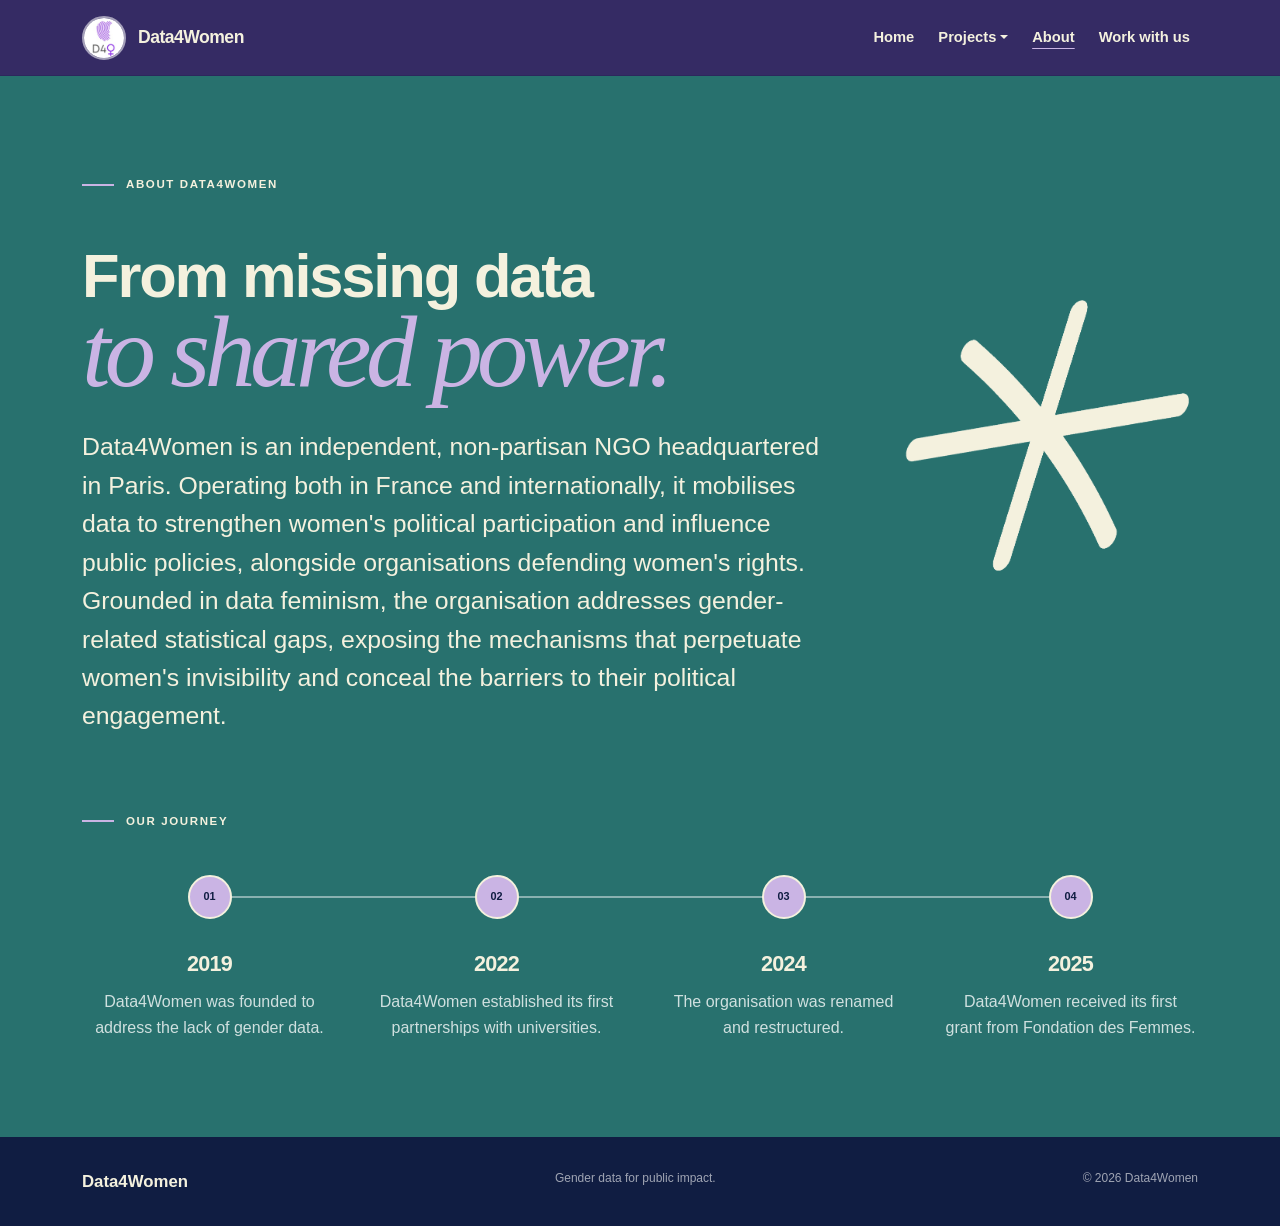
==== about.html @ 5db22052 "website first version" ====
<!doctype html>
<html lang="en">
  <head>
    <meta charset="utf-8">
    <meta name="viewport" content="width=device-width, initial-scale=1">
    <meta name="description" content="About Data4Women — working at the intersection of gender, data and public decision-making.">
    <meta name="theme-color" content="#28716e">
    <title>About — Data4Women</title>
    <link rel="icon" href="assets/data4women_logo.jpeg" type="image/jpeg">
    <link href="https://cdn.jsdelivr.net/npm/bootstrap@5.3.8/dist/css/bootstrap.min.css" rel="stylesheet" integrity="sha384-sRIl4kxILFvY47J16cr9ZwB07vP4J8+LH7qKQnuqkuIAvNWLzeN8tE5YBujZqJLB" crossorigin="anonymous">
    <link rel="stylesheet" href="style.css">
  </head>
  <body>
    <a class="skip-link" href="#main-content">Skip to main content</a>
    <nav class="navbar navbar-expand-lg fixed-top" aria-label="Main navigation">
      <div class="container">
        <a class="navbar-brand" href="index.html"><img class="brand-logo" src="assets/data4women_logo.jpeg" alt="" width="44" height="44"><span>Data4Women</span></a>
        <button class="navbar-toggler" type="button" data-bs-toggle="collapse" data-bs-target="#mainNav" aria-controls="mainNav" aria-expanded="false" aria-label="Open navigation"><span class="navbar-toggler-icon"></span></button>
        <div class="collapse navbar-collapse" id="mainNav">
          <ul class="navbar-nav ms-auto align-items-lg-center gap-lg-2">
            <li class="nav-item"><a class="nav-link" href="index.html">Home</a></li>
            <li class="nav-item dropdown"><a class="nav-link dropdown-toggle" href="#" role="button" data-bs-toggle="dropdown" aria-expanded="false">Projects</a><ul class="dropdown-menu"><li><a class="dropdown-item" href="projects/ants-or-cicadas.html">Ants or Cicadas?</a></li><li><a class="dropdown-item" href="projects/municipales-2026.html">Municipales 2026</a></li></ul></li>
            <li class="nav-item"><a class="nav-link active" aria-current="page" href="about.html">About</a></li>
            <li class="nav-item"><a class="nav-link" href="https://www.linkedin.com/company/data4women" target="_blank" rel="noopener noreferrer">Work with us</a></li>
          </ul>
        </div>
      </div>
    </nav>
    <main id="main-content">
      <header class="inner-hero about-hero">
        <div class="container">
          <div class="about-intro">
            <div class="about-copy">
              <p class="eyebrow"><span></span> About Data4Women</p>
              <h1><span class="about-title-prefix">From missing data</span><br><em>to shared power.</em></h1>
              <p class="lead">Data4Women is an independent, non-partisan NGO headquartered in Paris. Operating both in France and internationally, it mobilises data to strengthen women's political participation and influence public policies, alongside organisations defending women's rights. Grounded in data feminism, the organisation addresses gender-related statistical gaps, exposing the mechanisms that perpetuate women's invisibility and conceal the barriers to their political engagement.</p>
            </div>
            <div class="about-sign" aria-hidden="true">
              <img src="assets/sign-transparent.png" alt="">
            </div>
          </div>
          <section class="timeline-block" aria-labelledby="timeline-title">
            <h2 class="eyebrow timeline-heading" id="timeline-title"><span></span> Our journey</h2>
            <ol class="timeline">
              <li><div class="timeline-marker">01</div><div class="timeline-content"><h3>2019</h3><p>Data4Women was founded to address the lack of gender data.</p></div></li>
              <li><div class="timeline-marker">02</div><div class="timeline-content"><h3>2022</h3><p>Data4Women established its first partnerships with universities.</p></div></li>
              <li><div class="timeline-marker">03</div><div class="timeline-content"><h3>2024</h3><p>The organisation was renamed and restructured.</p></div></li>
              <li><div class="timeline-marker">04</div><div class="timeline-content"><h3>2025</h3><p>Data4Women received its first grant from Fondation des Femmes.</p></div></li>
            </ol>
          </section>
        </div>
      </header>
    </main>
    <footer><div class="container"><div class="d-flex flex-column flex-md-row justify-content-between gap-3"><a class="footer-brand" href="index.html">Data4Women</a><p class="mb-0">Gender data for public impact.</p><p class="mb-0">© 2026 Data4Women</p></div></div></footer>
    <script src="https://cdn.jsdelivr.net/npm/bootstrap@5.3.8/dist/js/bootstrap.bundle.min.js" integrity="sha384-FKyoEForCGlyvwx9Hj09JcYn3nv7wiPVlz7YYwJrWVcXK/BmnVDxM+D2scQbITxI" crossorigin="anonymous"></script>
  </body>
</html>
---- style.css ----
:root {
  --ink: #101d42;
  --paper: #28716e;
  --white: #f4f1de;
  --violet: #9569ca;
  --violet-dark: #352B64;
  --coral: #cab4e4;
  --lightgreen: #338f8c;
  --lime: #28716e;
  --line: rgba(16, 29, 66, 0.2);
}

html { scroll-behavior: smooth; scroll-padding-top: 78px; }

body {
  margin: 0;
  color: var(--ink);
  background: var(--paper);
  font-family: Inter, "Helvetica Neue", Arial, sans-serif;
  -webkit-font-smoothing: antialiased;
}

.home-page {
  height: 100svh;
  overflow: hidden;
}

.home-page main { height: 100svh; }
.home-page .hero {
  display: flex;
  height: 100svh;
  min-height: 0;
  padding: 6.75rem 0 2rem;
  align-items: center;
}

::selection { color: var(--ink); background: var(--coral); }

.skip-link {
  position: fixed;
  z-index: 1100;
  top: -4rem;
  left: 1rem;
  padding: .75rem 1rem;
  color: var(--white);
  background: var(--ink);
  transition: top .2s ease;
}

.skip-link:focus { top: 1rem; }

.navbar {
  min-height: 76px;
  border-bottom: 1px solid var(--line);
  background: var(--violet-dark);
  backdrop-filter: blur(12px);
}

.navbar-brand {
  display: flex;
  align-items: center;
  gap: .75rem;
  color: var(--white);
  font-size: 1.1rem;
  font-weight: 800;
  letter-spacing: -.03em;
}

.brand-logo {
  width: 2.75rem;
  height: 2.75rem;
  border: 2px solid rgba(255,255,255,.55);
  border-radius: 50%;
  object-fit: cover;
}

.navbar-brand:hover, .navbar-brand:focus { color: var(--white); }
.nav-link { color: var(--white); font-size: .92rem; font-weight: 600; }
.nav-link:hover, .nav-link:focus { color: var(--coral); }
.nav-link.active { color: var(--white) !important; text-decoration: underline; text-decoration-color: var(--coral); text-underline-offset: .35rem; }
.navbar-toggler { border-color: rgba(255,255,255,.55); }
.navbar-toggler-icon { filter: brightness(0) invert(1); }
.dropdown-menu { padding: .5rem; border: 1px solid var(--line); border-radius: 0; background: var(--white); box-shadow: 0 12px 30px rgba(73,40,113,.12); }
.dropdown-item { padding: .65rem .8rem; color: var(--ink); font-size: .88rem; font-weight: 650; }
.dropdown-item:hover, .dropdown-item:focus { color: var(--white); background: var(--violet-dark); }

.btn {
  padding: .78rem 1.3rem;
  border-radius: 0;
  font-size: .88rem;
  font-weight: 750;
  letter-spacing: .01em;
}

.btn-sm { padding: .58rem 1rem; }
.btn-lg { padding: 1rem 1.35rem; font-size: .95rem; }
.btn-primary { --bs-btn-color: var(--ink); --bs-btn-bg: var(--violet); --bs-btn-border-color: var(--violet); --bs-btn-hover-color: var(--white); --bs-btn-hover-bg: var(--violet-dark); --bs-btn-hover-border-color: var(--violet-dark); --bs-btn-active-bg: var(--violet-dark); }
.btn-outline-dark { --bs-btn-color: var(--ink); --bs-btn-border-color: var(--ink); --bs-btn-hover-bg: var(--ink); }

.hero {
  position: relative;
  overflow: hidden;
  min-height: 760px;
  padding: 10rem 0 6rem;
}

.home-page .hero {
  color: var(--white);
  background-color: var(--violet-dark);
  background-image: linear-gradient(rgba(16,29,66,.24), rgba(40,113,110,.18)), url("assets/Fond-enhanced.png");
  background-position: center;
  background-size: cover;
}
.home-page .eyebrow { color: var(--white); }
.home-page h1 { max-width: 650px; font-size: clamp(2.2rem, 3.6vw, 2.8rem); line-height: 1.12; }
.home-page h1 em { color: var(--coral); }
.hero-title-line { display: block; width: 100%; text-align: justify; text-align-last: justify; }
.home-page .btn-outline-dark { --bs-btn-color: var(--white); --bs-btn-border-color: var(--white); --bs-btn-hover-color: var(--ink); --bs-btn-hover-bg: var(--coral); --bs-btn-hover-border-color: var(--coral); }

.hero::before {
  position: absolute;
  right: -12rem;
  bottom: -25rem;
  width: 48rem;
  height: 48rem;
  border: 1px solid rgba(149, 105, 202, .3);
  border-radius: 50%;
  content: "";
}

.eyebrow {
  display: flex;
  align-items: center;
  gap: .75rem;
  margin-bottom: 1.5rem;
  color: var(--violet-dark);
  font-size: .72rem;
  font-weight: 800;
  letter-spacing: .14em;
  text-transform: uppercase;
}

.eyebrow span { width: 2rem; height: 2px; background: var(--coral); }
.eyebrow-light { color: var(--white); }

h1, h2, h3 { margin: 0; font-weight: 800; letter-spacing: -.055em; }
h1 { max-width: 850px; font-size: clamp(4rem, 8.3vw, 7.4rem); line-height: .87; }
h1 em { color: var(--violet); font-family: Georgia, "Times New Roman", serif; font-weight: 400; }
h2 { font-size: clamp(2.7rem, 5.5vw, 5rem); line-height: .94; }

.hero-copy { max-width: 650px; margin: 2.2rem 0 0; font-size: clamp(1.15rem, 2vw, 1.42rem); line-height: 1.55; }

.data-card {
  position: relative;
  max-width: 440px;
  min-height: 500px;
  margin-inline: auto;
  padding: 1.3rem;
  color: var(--white);
  background-color: var(--paper);
  background-image: url("assets/card3.png");
  background-position: center;
  background-size: cover;
  box-shadow: 28px 28px 0 var(--coral);
}

.data-card-label, .data-card-footer { display: flex; justify-content: space-between; font-size: .68rem; font-weight: 700; letter-spacing: .1em; text-transform: uppercase; }
.chart-field { position: static; height: 390px; overflow: hidden; }
.chart-message {
  position: absolute;
  z-index: 3;
  top: 50%;
  left: 50%;
  width: 86%;
  max-width: 360px;
  padding: 1.15rem 1rem;
  transform: translate(-50%, -50%);
  color: var(--white);
  background: rgba(16,29,66,.46);
  font-family: Georgia, "Times New Roman", serif;
  font-size: clamp(2rem, 2vw, 4rem);
  line-height: 1.5;
  letter-spacing: .01em;
  word-spacing: .1em;
  text-align: center;
  text-shadow: 0 2px 12px rgba(16,29,66,.85);
}
.chart-message strong { color: var(--coral); font-weight: 400; font-style: italic; }
.chart-message-line { display: block; width: 100%; text-align: right; }
.text-selection {
  padding: 0 .07em .04em;
  color: var(--ink);
  background: var(--coral);
}
.chart-message-accent-start { margin-top: .45rem; }
.orbit { position: absolute; border: 1px solid rgba(255,255,255,.24); border-radius: 50%; }
/*.orbit-one { top: 3rem; right: -5rem; width: 20rem; height: 20rem; }
/*.orbit-one { top: 3rem; right: -5rem; width: 20rem; height: 20rem; }
.orbit-two { right: 1rem; bottom: -7rem; width: 16rem; height: 16rem; }
.data-dot { position: absolute; z-index: 2; width: 14px; height: 14px; border-radius: 50%; background: var(--coral); }
.dot-one { top: 4rem; right: 4rem; }
.dot-two { bottom: 4rem; right: 3rem; background: var(--coral); }
.dot-three { top: 1rem; right: 1.5rem; width: 8px; height: 8px; }
.data-line { position: absolute; height: 1px; transform-origin: left; background: rgba(255,255,255,.35); }
.line-one { top: 4.45rem; left: 2rem; width: 17rem; transform: rotate(10deg); }
.line-two { bottom: 4.4rem; left: 3.4rem; width: 19rem; transform: rotate(-33deg); }*/

.statement { padding: 6rem 0; color: var(--white); background: var(--violet); }
.statement p { margin: 0; font-family: Georgia, "Times New Roman", serif; font-size: clamp(2.2rem, 4.8vw, 4.5rem); line-height: 1.08; }
.section-space { padding: 8rem 0; }
.section-heading { padding-bottom: 3rem; border-bottom: 1px solid var(--line); }
.section-intro { max-width: 390px; margin: 0; font-size: 1.1rem; line-height: 1.6; }

.project-feature { overflow: hidden; background: var(--white); box-shadow: 0 22px 70px rgba(73, 40, 113, .14); }
.project-visual { position: relative; overflow: hidden; min-height: 530px; background: var(--lime); }
.project-visual::before, .project-visual::after { position: absolute; border: 1px solid rgba(16,29,66,.32); border-radius: 50%; content: ""; }
.project-visual::before { top: -14rem; left: -6rem; width: 36rem; height: 36rem; }
.project-visual::after { right: -10rem; bottom: -13rem; width: 32rem; height: 32rem; }
.project-question { position: absolute; z-index: 2; top: 50%; left: 50%; width: 80%; transform: translate(-50%, -50%); text-align: center; font-family: Georgia, "Times New Roman", serif; font-size: clamp(2.2rem, 4vw, 4rem); font-style: italic; line-height: 1.04; }
.ant-trail { position: absolute; z-index: 2; top: 14%; left: 10%; display: flex; gap: 1.3rem; transform: rotate(18deg); font-size: 1.6rem; }
.project-axis { position: absolute; z-index: 2; font-size: .65rem; font-weight: 800; letter-spacing: .15em; text-transform: uppercase; }
.axis-y { top: 50%; left: 1.4rem; transform: rotate(-90deg) translateX(-50%); transform-origin: left; }
.axis-x { right: 1.4rem; bottom: 1.2rem; }
.project-copy { display: flex; min-height: 530px; padding: 3rem; flex-direction: column; justify-content: space-between; color: var(--white); background: var(--ink); }
.project-type, .project-number { color: rgba(255,255,255,.65); font-size: .68rem; font-weight: 700; letter-spacing: .1em; text-transform: uppercase; }
.project-copy h3 { margin-bottom: 1.8rem; font-family: Georgia, "Times New Roman", serif; font-size: clamp(3rem, 5vw, 5rem); font-style: italic; font-weight: 400; line-height: .9; }
.project-copy p { max-width: 360px; color: rgba(255,255,255,.75); font-size: 1.03rem; line-height: 1.65; }
.text-link { display: flex; padding-top: 1rem; border-top: 1px solid rgba(255,255,255,.25); justify-content: space-between; color: var(--white); font-weight: 700; text-decoration: none; }
.text-link:hover { color: var(--coral); }

.about-section { color: var(--white); background: var(--violet-dark); }
.about-lead { margin-bottom: 2rem; color: var(--white); font-family: Georgia, "Times New Roman", serif; font-size: clamp(1.8rem, 3vw, 2.8rem); line-height: 1.18; }
.about-section .col-lg-6 > p:not(.about-lead) { max-width: 600px; color: rgba(255,255,255,.7); font-size: 1.08rem; line-height: 1.7; }
.principles { border-top: 1px solid rgba(255,255,255,.2); padding-top: 1.5rem; }
.principles span { display: block; margin-bottom: 1rem; color: var(--coral); font-size: .7rem; }
.principles strong { display: block; max-width: 120px; font-size: .86rem; line-height: 1.35; }

.approach-item { display: grid; padding: 2rem 0; border-top: 1px solid var(--line); grid-template-columns: 4rem 1fr; }
.approach-item:last-child { border-bottom: 1px solid var(--line); }
.approach-item > span { padding-top: .35rem; color: var(--violet); font-size: .72rem; font-weight: 800; }
.approach-item h3 { margin-bottom: .5rem; font-size: 1.65rem; letter-spacing: -.035em; }
.approach-item p { max-width: 560px; margin: 0; color: rgba(16,29,66,.72); line-height: 1.65; }

.contact-section { padding: 7rem 0; color: var(--white); background: var(--violet); }
.contact-section .btn-light { --bs-btn-color: var(--ink); --bs-btn-bg: var(--coral); --bs-btn-border-color: var(--coral); --bs-btn-hover-bg: var(--white); --bs-btn-hover-border-color: var(--white); }
footer { padding: 2rem 0; color: rgba(255,255,255,.6); background: var(--ink); font-size: .75rem; }
.footer-brand { color: var(--white); font-size: 1.05rem; font-weight: 800; text-decoration: none; }

.inner-hero { padding: 11rem 0 6rem; border-bottom: 0; color: var(--white); }
.inner-hero .eyebrow { color: var(--white); }
.inner-hero h1 em { color: var(--coral); }
.inner-hero h1 { max-width: 980px; font-size: clamp(3.8rem, 8vw, 7rem); }
.about-title-prefix { display: inline-block; font-size: .6em; letter-spacing: -.035em; }
.inner-hero .lead { max-width: 760px; margin-top: 2rem; font-size: clamp(1.2rem, 2.2vw, 1.55rem); line-height: 1.55; }
.about-intro { display: grid; grid-template-columns: minmax(0, 2fr) minmax(240px, .8fr); gap: clamp(2rem, 5vw, 5rem); align-items: center; }
.about-copy { max-width: 980px; }
.about-sign { display: flex; justify-content: center; }
.about-sign img { display: block; width: 100%; max-width: 380px; height: auto; }
.page-content { padding: 7rem 0; color: var(--white); }
.page-intro { font-family: Georgia, "Times New Roman", serif; font-size: clamp(1.8rem, 3vw, 3rem); line-height: 1.2; }
.page-card { height: 100%; padding: 2rem; border-top: 3px solid var(--coral); color: var(--ink); background: var(--white); }
.page-card span { display: block; margin-bottom: 2.5rem; color: var(--violet); font-size: .7rem; font-weight: 800; }
.page-card h2 { margin-bottom: 1rem; font-size: 1.65rem; letter-spacing: -.035em; }
.page-card p { margin: 0; color: rgba(16,29,66,.72); line-height: 1.65; }
.timeline-block { margin-top: 4rem; padding-top: 0; border-top: 0; }
.timeline-heading { margin-bottom: 3rem; }
.timeline {
  position: relative;
  display: grid;
  margin: 0;
  padding: 0;
  grid-template-columns: repeat(4, 1fr);
  gap: 2rem;
  list-style: none;
}
.timeline::before {
  position: absolute;
  top: 1.35rem;
  right: 12.5%;
  left: 12.5%;
  height: 2px;
  background: rgba(255,255,255,.45);
  content: "";
}
.timeline li { position: relative; }
.timeline-marker {
  position: relative;
  z-index: 1;
  display: grid;
  width: 2.75rem;
  height: 2.75rem;
  margin: 0 auto 2rem;
  place-items: center;
  border: 2px solid var(--white);
  border-radius: 50%;
  color: var(--ink);
  background: var(--coral);
  font-size: .68rem;
  font-weight: 850;
}
.timeline h3 { margin-bottom: .8rem; font-size: 1.35rem; letter-spacing: -.035em; }
.timeline p { max-width: 250px; margin: 0; color: rgba(255,255,255,.78); line-height: 1.6; }
.timeline-content { text-align: center; }
.timeline-content p { margin-inline: auto; }
.next-page { padding: 4rem 0; color: var(--white); background: var(--violet-dark); }
.next-page a { display: flex; align-items: center; justify-content: space-between; color: var(--white); font-family: Georgia, "Times New Roman", serif; font-size: clamp(2rem, 4vw, 4rem); text-decoration: none; }
.next-page a:hover { color: var(--coral); }

@media (max-width: 991.98px) {
  .navbar-collapse { padding: 1rem 0 1.5rem; }
  .navbar-nav { align-items: stretch !important; }
  .hero { padding-top: 9rem; }
  .data-card { margin-top: 2rem; }
  .section-space { padding: 6rem 0; }
  .home-page .hero { padding: 6.5rem 0 1.5rem; }
  .home-page .hero-visual { display: none; }
  .home-page .hero .col-lg-7 { width: 100%; }
  .about-intro { grid-template-columns: minmax(0, 1fr) minmax(180px, .42fr); gap: 2rem; }
  .about-sign img { max-width: 260px; }
}

@media (max-width: 575.98px) {
  .hero { min-height: auto; padding: 8.5rem 0 5rem; }
  h1 { font-size: clamp(3.2rem, 17vw, 5rem); }
  .data-card { min-height: 420px; box-shadow: 14px 14px 0 var(--coral); }
  .chart-field { height: 315px; }
  .chart-message { font-size: 1rem; }
  .statement { padding: 4.5rem 0; }
  .section-space { padding: 5rem 0; }
  .project-visual, .project-copy { min-height: 440px; }
  .project-copy { padding: 2rem; }
  .approach-item { grid-template-columns: 3rem 1fr; }
  .contact-section { padding: 5rem 0; }
  .home-page .hero { min-height: 0; padding: 6rem 0 1rem; }
  .home-page h1 { max-width: 100%; font-size: clamp(1.45rem, 5.8vw, 1.75rem); line-height: 1.2; }
  .home-page .hero-copy { margin-top: 1.4rem; font-size: 1rem; line-height: 1.45; }
  .home-page .eyebrow { margin-bottom: 1rem !important; }
  .home-page .hero-actions { margin-top: 1.5rem !important; }
  .home-page .hero-actions .btn { padding: .78rem 1rem; }
  .about-intro { grid-template-columns: 1fr; }
  .about-sign { justify-content: flex-start; }
  .about-sign img { width: min(55vw, 220px); }
  .timeline-heading { margin-bottom: 3rem; }
  .timeline { display: block; }
  .timeline::before { top: 1.35rem; bottom: 1.35rem; left: 1.35rem; width: 2px; height: auto; }
  .timeline li { display: grid; min-height: 10rem; grid-template-columns: 4rem 1fr; }
  .timeline-marker { margin: 0; }
  .timeline-content { text-align: left; }
  .timeline-content p { margin-left: 0; }
}

@media (max-height: 700px) and (min-width: 992px) {
  .home-page .hero-copy { margin-top: 1.25rem; font-size: 1.05rem; }
  .home-page .hero-actions { margin-top: 1.5rem !important; }
  .home-page .data-card { min-height: 390px; max-width: 360px; }
  .home-page .chart-field { height: 290px; }
}

@media (prefers-reduced-motion: reduce) {
  html { scroll-behavior: auto; }
  *, *::before, *::after { scroll-behavior: auto !important; transition-duration: .01ms !important; }
}
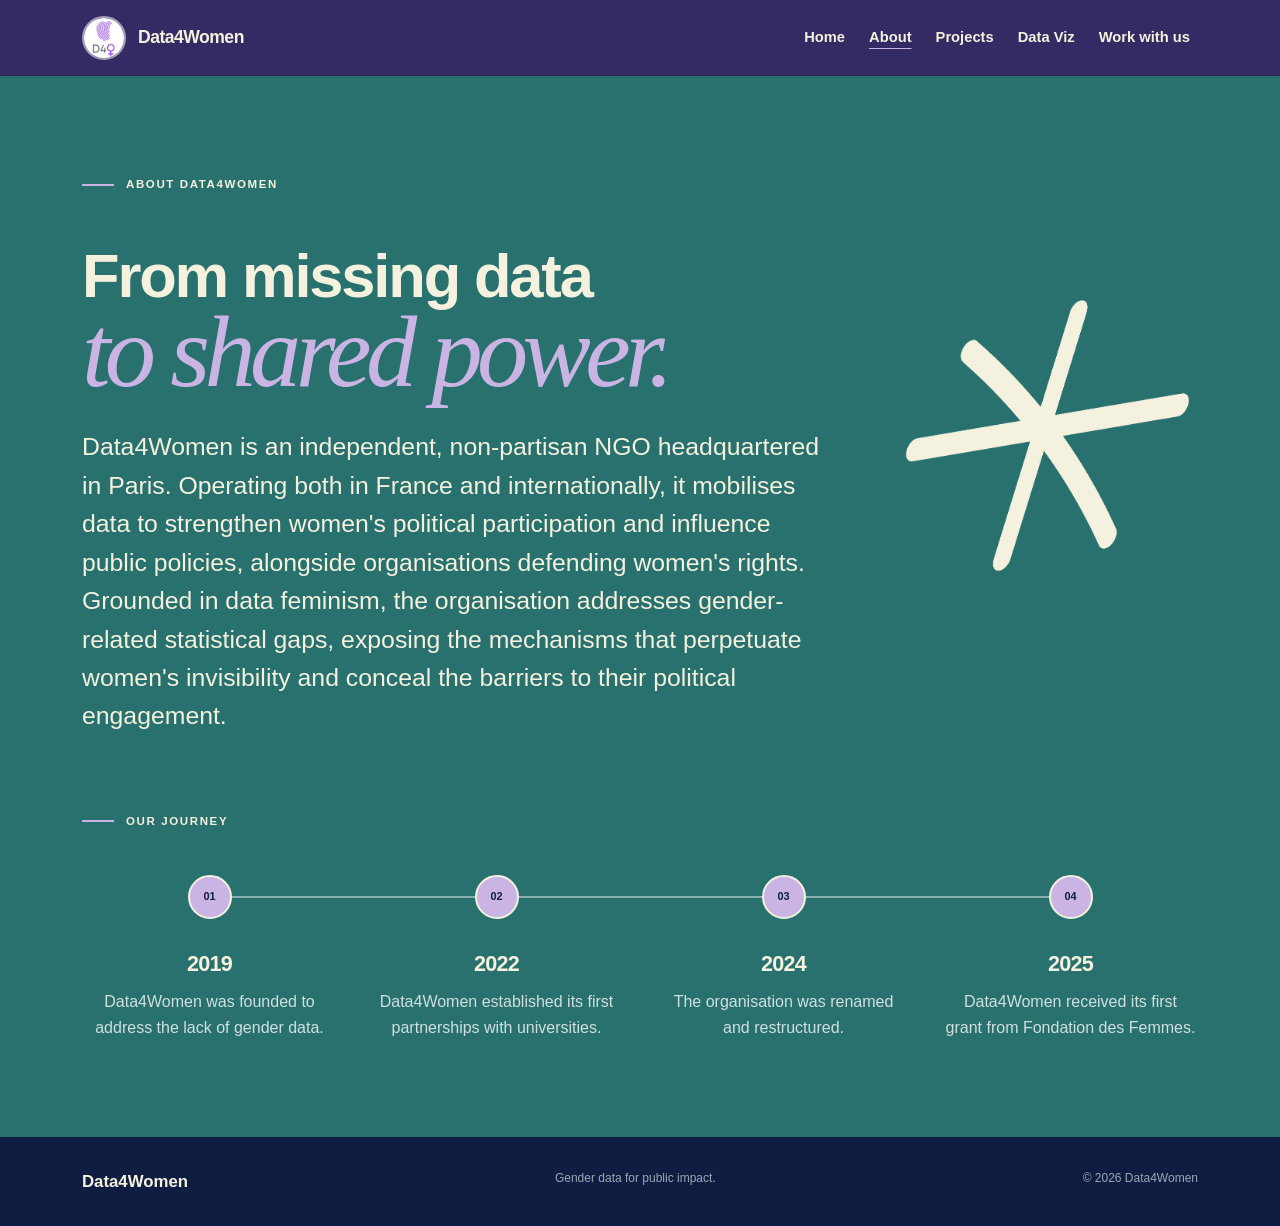
==== commit a457c12b: "Update site" ====
--- a/about.html
+++ b/about.html
@@ -19,8 +19,9 @@
         <div class="collapse navbar-collapse" id="mainNav">
           <ul class="navbar-nav ms-auto align-items-lg-center gap-lg-2">
             <li class="nav-item"><a class="nav-link" href="index.html">Home</a></li>
-            <li class="nav-item dropdown"><a class="nav-link dropdown-toggle" href="#" role="button" data-bs-toggle="dropdown" aria-expanded="false">Projects</a><ul class="dropdown-menu"><li><a class="dropdown-item" href="projects/ants-or-cicadas.html">Ants or Cicadas?</a></li><li><a class="dropdown-item" href="projects/municipales-2026.html">Municipales 2026</a></li></ul></li>
             <li class="nav-item"><a class="nav-link active" aria-current="page" href="about.html">About</a></li>
+            <li class="nav-item"><a class="nav-link" href="projects.html">Projects</a></li>
+            <li class="nav-item"><a class="nav-link" href="data-viz.html">Data Viz</a></li>
             <li class="nav-item"><a class="nav-link" href="https://www.linkedin.com/company/data4women" target="_blank" rel="noopener noreferrer">Work with us</a></li>
           </ul>
         </div>
--- a/style.css
+++ b/style.css
@@ -262,6 +262,32 @@
 .page-card span { display: block; margin-bottom: 2.5rem; color: var(--violet); font-size: .7rem; font-weight: 800; }
 .page-card h2 { margin-bottom: 1rem; font-size: 1.65rem; letter-spacing: -.035em; }
 .page-card p { margin: 0; color: rgba(16,29,66,.72); line-height: 1.65; }
+
+.viz-hero { padding: 8rem 0 2rem; }
+.viz-hero h1 { margin: 0; font-size: clamp(2.75rem, 6vw, 5rem); }
+.viz-gallery { padding-bottom: 4rem; }
+.viz-back, .viz-back:hover { color: var(--white); }
+.viz-back { display: inline-block; margin-bottom: 1rem; }
+.viz-dashboard { width: 100%; height: clamp(36rem, 85vh, 58rem); border: 0; background: #fff; }
+.viz-dashboard:not([hidden]) { display: block; margin-bottom: 1rem; }
+.viz-card {
+  display: flex;
+  height: 100%;
+  flex-direction: column;
+  gap: .85rem;
+  padding: 1rem;
+  background: #fff;
+  color: var(--ink);
+  text-decoration: none;
+}
+.viz-card h2 { margin: 0; font-size: 1.3rem; font-weight: 800; }
+.viz-card p { margin: 0; }
+.viz-preview { display: block; width: 100%; height: auto; aspect-ratio: 14 / 9; object-fit: contain; }
+.viz-illustration { background: #f7f4fb; }
+.viz-card-action { margin-top: auto; color: var(--violet-dark); font-weight: 700; }
+.viz-card:hover .viz-card-action, .viz-card:focus-visible .viz-card-action { text-decoration: underline; }
+.viz-card:focus-visible { outline: 3px solid var(--white); outline-offset: 4px; }
+
 .timeline-block { margin-top: 4rem; padding-top: 0; border-top: 0; }
 .timeline-heading { margin-bottom: 3rem; }
 .timeline {
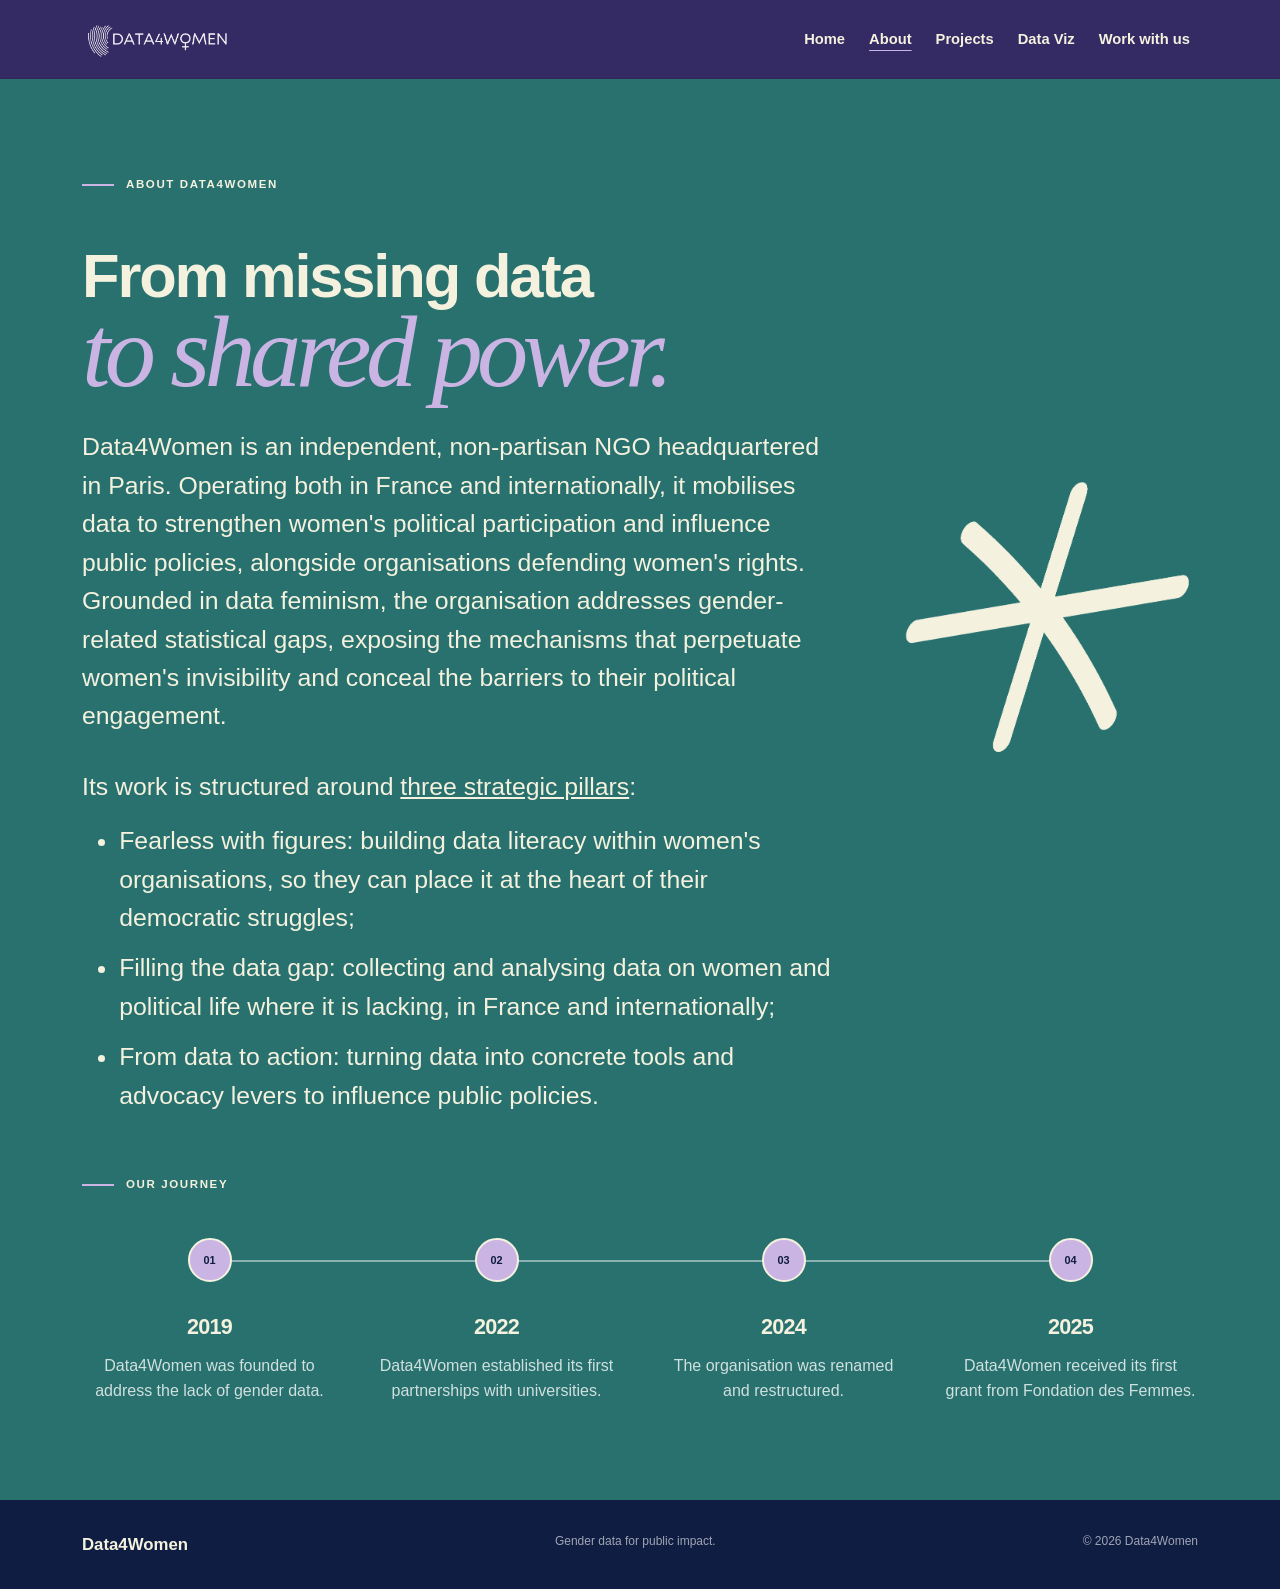
==== commit ab6641e5: "changes in web" ====
--- a/about.html
+++ b/about.html
@@ -4,17 +4,18 @@
     <meta charset="utf-8">
     <meta name="viewport" content="width=device-width, initial-scale=1">
     <meta name="description" content="About Data4Women — working at the intersection of gender, data and public decision-making.">
-    <meta name="theme-color" content="#28716e">
+    <meta name="theme-color">
     <title>About — Data4Women</title>
-    <link rel="icon" href="assets/data4women_logo.jpeg" type="image/jpeg">
+    <link rel="icon" href="assets/data4women_logo.png" type="image/jpeg">
     <link href="https://cdn.jsdelivr.net/npm/bootstrap@5.3.8/dist/css/bootstrap.min.css" rel="stylesheet" integrity="sha384-sRIl4kxILFvY47J16cr9ZwB07vP4J8+LH7qKQnuqkuIAvNWLzeN8tE5YBujZqJLB" crossorigin="anonymous">
     <link rel="stylesheet" href="style.css">
+    <script src="theme-color.js" defer></script>
   </head>
   <body>
     <a class="skip-link" href="#main-content">Skip to main content</a>
     <nav class="navbar navbar-expand-lg fixed-top" aria-label="Main navigation">
       <div class="container">
-        <a class="navbar-brand" href="index.html"><img class="brand-logo" src="assets/data4women_logo.jpeg" alt="" width="44" height="44"><span>Data4Women</span></a>
+        <a class="navbar-brand" href="index.html"><img class="brand-logo" src="assets/data4women_logo.png" alt="Data4Women" width="2172" height="724"></a>
         <button class="navbar-toggler" type="button" data-bs-toggle="collapse" data-bs-target="#mainNav" aria-controls="mainNav" aria-expanded="false" aria-label="Open navigation"><span class="navbar-toggler-icon"></span></button>
         <div class="collapse navbar-collapse" id="mainNav">
           <ul class="navbar-nav ms-auto align-items-lg-center gap-lg-2">
@@ -34,7 +35,20 @@
             <div class="about-copy">
               <p class="eyebrow"><span></span> About Data4Women</p>
               <h1><span class="about-title-prefix">From missing data</span><br><em>to shared power.</em></h1>
-              <p class="lead">Data4Women is an independent, non-partisan NGO headquartered in Paris. Operating both in France and internationally, it mobilises data to strengthen women's political participation and influence public policies, alongside organisations defending women's rights. Grounded in data feminism, the organisation addresses gender-related statistical gaps, exposing the mechanisms that perpetuate women's invisibility and conceal the barriers to their political engagement.</p>
+              <p class="lead">Data4Women is an independent, non-partisan NGO headquartered in Paris.
+                Operating both in France and internationally, it mobilises data to strengthen women's political
+                participation and influence public policies, alongside organisations defending women's rights.
+                Grounded in data feminism, the organisation addresses gender-related statistical gaps,
+                exposing the mechanisms that perpetuate women's invisibility and conceal the barriers to their political engagement.
+              </p>
+              <div class="about-pillars">
+                <p>Its work is structured around <span class="text-decoration-underline">three strategic pillars</span>:</p>
+                <ul>
+                  <li>Fearless with figures: building data literacy within women's organisations, so they can place it at the heart of their democratic struggles;</li>
+                  <li>Filling the data gap: collecting and analysing data on women and political life where it is lacking, in France and internationally;</li>
+                  <li>From data to action: turning data into concrete tools and advocacy levers to influence public policies.</li>
+                </ul>
+              </div>
             </div>
             <div class="about-sign" aria-hidden="true">
               <img src="assets/sign-transparent.png" alt="">
--- a/style.css
+++ b/style.css
@@ -1,14 +1,4 @@
-:root {
-  --ink: #101d42;
-  --paper: #28716e;
-  --white: #f4f1de;
-  --violet: #9569ca;
-  --violet-dark: #352B64;
-  --coral: #cab4e4;
-  --lightgreen: #338f8c;
-  --lime: #28716e;
-  --line: rgba(16, 29, 66, 0.2);
-}
+@import url("palette.css");
 
 html { scroll-behavior: smooth; scroll-padding-top: 78px; }
 
@@ -67,20 +57,20 @@
 }
 
 .brand-logo {
-  width: 2.75rem;
-  height: 2.75rem;
-  border: 2px solid rgba(255,255,255,.55);
-  border-radius: 50%;
-  object-fit: cover;
+  display: block;
+  width: auto;
+  height: 3.25rem;
+  max-width: 60vw;
+  object-fit: contain;
 }
 
 .navbar-brand:hover, .navbar-brand:focus { color: var(--white); }
 .nav-link { color: var(--white); font-size: .92rem; font-weight: 600; }
 .nav-link:hover, .nav-link:focus { color: var(--coral); }
 .nav-link.active { color: var(--white) !important; text-decoration: underline; text-decoration-color: var(--coral); text-underline-offset: .35rem; }
-.navbar-toggler { border-color: rgba(255,255,255,.55); }
+.navbar-toggler { border-color: var(--pure-white-55); }
 .navbar-toggler-icon { filter: brightness(0) invert(1); }
-.dropdown-menu { padding: .5rem; border: 1px solid var(--line); border-radius: 0; background: var(--white); box-shadow: 0 12px 30px rgba(73,40,113,.12); }
+.dropdown-menu { padding: .5rem; border: 1px solid var(--line); border-radius: 0; background: var(--white); box-shadow: 0 12px 30px var(--shadow-violet-12); }
 .dropdown-item { padding: .65rem .8rem; color: var(--ink); font-size: .88rem; font-weight: 650; }
 .dropdown-item:hover, .dropdown-item:focus { color: var(--white); background: var(--violet-dark); }
 
@@ -107,7 +97,7 @@
 .home-page .hero {
   color: var(--white);
   background-color: var(--violet-dark);
-  background-image: linear-gradient(rgba(16,29,66,.24), rgba(40,113,110,.18)), url("assets/Fond-enhanced.png");
+  background-image: linear-gradient(var(--ink-24), var(--paper-18)), url("assets/Fond-enhanced.png");
   background-position: center;
   background-size: cover;
 }
@@ -123,7 +113,7 @@
   bottom: -25rem;
   width: 48rem;
   height: 48rem;
-  border: 1px solid rgba(149, 105, 202, .3);
+  border: 1px solid var(--violet-30);
   border-radius: 50%;
   content: "";
 }
@@ -176,14 +166,14 @@
   padding: 1.15rem 1rem;
   transform: translate(-50%, -50%);
   color: var(--white);
-  background: rgba(16,29,66,.46);
+  background: var(--ink-46);
   font-family: Georgia, "Times New Roman", serif;
   font-size: clamp(2rem, 2vw, 4rem);
   line-height: 1.5;
   letter-spacing: .01em;
   word-spacing: .1em;
   text-align: center;
-  text-shadow: 0 2px 12px rgba(16,29,66,.85);
+  text-shadow: 0 2px 12px var(--ink-85);
 }
 .chart-message strong { color: var(--coral); font-weight: 400; font-style: italic; }
 .chart-message-line { display: block; width: 100%; text-align: right; }
@@ -193,7 +183,7 @@
   background: var(--coral);
 }
 .chart-message-accent-start { margin-top: .45rem; }
-.orbit { position: absolute; border: 1px solid rgba(255,255,255,.24); border-radius: 50%; }
+.orbit { position: absolute; border: 1px solid var(--pure-white-24); border-radius: 50%; }
 /*.orbit-one { top: 3rem; right: -5rem; width: 20rem; height: 20rem; }
 /*.orbit-one { top: 3rem; right: -5rem; width: 20rem; height: 20rem; }
 .orbit-two { right: 1rem; bottom: -7rem; width: 16rem; height: 16rem; }
@@ -201,7 +191,7 @@
 .dot-one { top: 4rem; right: 4rem; }
 .dot-two { bottom: 4rem; right: 3rem; background: var(--coral); }
 .dot-three { top: 1rem; right: 1.5rem; width: 8px; height: 8px; }
-.data-line { position: absolute; height: 1px; transform-origin: left; background: rgba(255,255,255,.35); }
+.data-line { position: absolute; height: 1px; transform-origin: left; background: var(--pure-white-35); }
 .line-one { top: 4.45rem; left: 2rem; width: 17rem; transform: rotate(10deg); }
 .line-two { bottom: 4.4rem; left: 3.4rem; width: 19rem; transform: rotate(-33deg); }*/
 
@@ -211,9 +201,9 @@
 .section-heading { padding-bottom: 3rem; border-bottom: 1px solid var(--line); }
 .section-intro { max-width: 390px; margin: 0; font-size: 1.1rem; line-height: 1.6; }
 
-.project-feature { overflow: hidden; background: var(--white); box-shadow: 0 22px 70px rgba(73, 40, 113, .14); }
+.project-feature { overflow: hidden; background: var(--white); box-shadow: 0 22px 70px var(--shadow-violet-14); }
 .project-visual { position: relative; overflow: hidden; min-height: 530px; background: var(--lime); }
-.project-visual::before, .project-visual::after { position: absolute; border: 1px solid rgba(16,29,66,.32); border-radius: 50%; content: ""; }
+.project-visual::before, .project-visual::after { position: absolute; border: 1px solid var(--ink-32); border-radius: 50%; content: ""; }
 .project-visual::before { top: -14rem; left: -6rem; width: 36rem; height: 36rem; }
 .project-visual::after { right: -10rem; bottom: -13rem; width: 32rem; height: 32rem; }
 .project-question { position: absolute; z-index: 2; top: 50%; left: 50%; width: 80%; transform: translate(-50%, -50%); text-align: center; font-family: Georgia, "Times New Roman", serif; font-size: clamp(2.2rem, 4vw, 4rem); font-style: italic; line-height: 1.04; }
@@ -222,16 +212,16 @@
 .axis-y { top: 50%; left: 1.4rem; transform: rotate(-90deg) translateX(-50%); transform-origin: left; }
 .axis-x { right: 1.4rem; bottom: 1.2rem; }
 .project-copy { display: flex; min-height: 530px; padding: 3rem; flex-direction: column; justify-content: space-between; color: var(--white); background: var(--ink); }
-.project-type, .project-number { color: rgba(255,255,255,.65); font-size: .68rem; font-weight: 700; letter-spacing: .1em; text-transform: uppercase; }
+.project-type, .project-number { color: var(--pure-white-65); font-size: .68rem; font-weight: 700; letter-spacing: .1em; text-transform: uppercase; }
 .project-copy h3 { margin-bottom: 1.8rem; font-family: Georgia, "Times New Roman", serif; font-size: clamp(3rem, 5vw, 5rem); font-style: italic; font-weight: 400; line-height: .9; }
-.project-copy p { max-width: 360px; color: rgba(255,255,255,.75); font-size: 1.03rem; line-height: 1.65; }
-.text-link { display: flex; padding-top: 1rem; border-top: 1px solid rgba(255,255,255,.25); justify-content: space-between; color: var(--white); font-weight: 700; text-decoration: none; }
+.project-copy p { max-width: 360px; color: var(--pure-white-75); font-size: 1.03rem; line-height: 1.65; }
+.text-link { display: flex; padding-top: 1rem; border-top: 1px solid var(--pure-white-25); justify-content: space-between; color: var(--white); font-weight: 700; text-decoration: none; }
 .text-link:hover { color: var(--coral); }
 
 .about-section { color: var(--white); background: var(--violet-dark); }
 .about-lead { margin-bottom: 2rem; color: var(--white); font-family: Georgia, "Times New Roman", serif; font-size: clamp(1.8rem, 3vw, 2.8rem); line-height: 1.18; }
-.about-section .col-lg-6 > p:not(.about-lead) { max-width: 600px; color: rgba(255,255,255,.7); font-size: 1.08rem; line-height: 1.7; }
-.principles { border-top: 1px solid rgba(255,255,255,.2); padding-top: 1.5rem; }
+.about-section .col-lg-6 > p:not(.about-lead) { max-width: 600px; color: var(--pure-white-70); font-size: 1.08rem; line-height: 1.7; }
+.principles { border-top: 1px solid var(--pure-white-20); padding-top: 1.5rem; }
 .principles span { display: block; margin-bottom: 1rem; color: var(--coral); font-size: .7rem; }
 .principles strong { display: block; max-width: 120px; font-size: .86rem; line-height: 1.35; }
 
@@ -239,11 +229,11 @@
 .approach-item:last-child { border-bottom: 1px solid var(--line); }
 .approach-item > span { padding-top: .35rem; color: var(--violet); font-size: .72rem; font-weight: 800; }
 .approach-item h3 { margin-bottom: .5rem; font-size: 1.65rem; letter-spacing: -.035em; }
-.approach-item p { max-width: 560px; margin: 0; color: rgba(16,29,66,.72); line-height: 1.65; }
+.approach-item p { max-width: 560px; margin: 0; color: var(--ink-72); line-height: 1.65; }
 
 .contact-section { padding: 7rem 0; color: var(--white); background: var(--violet); }
 .contact-section .btn-light { --bs-btn-color: var(--ink); --bs-btn-bg: var(--coral); --bs-btn-border-color: var(--coral); --bs-btn-hover-bg: var(--white); --bs-btn-hover-border-color: var(--white); }
-footer { padding: 2rem 0; color: rgba(255,255,255,.6); background: var(--ink); font-size: .75rem; }
+footer { padding: 2rem 0; color: var(--pure-white-60); background: var(--ink); font-size: .75rem; }
 .footer-brand { color: var(--white); font-size: 1.05rem; font-weight: 800; text-decoration: none; }
 
 .inner-hero { padding: 11rem 0 6rem; border-bottom: 0; color: var(--white); }
@@ -254,6 +244,9 @@
 .inner-hero .lead { max-width: 760px; margin-top: 2rem; font-size: clamp(1.2rem, 2.2vw, 1.55rem); line-height: 1.55; }
 .about-intro { display: grid; grid-template-columns: minmax(0, 2fr) minmax(240px, .8fr); gap: clamp(2rem, 5vw, 5rem); align-items: center; }
 .about-copy { max-width: 980px; }
+.about-pillars { margin-top: 2rem; max-width: 760px; font-size: clamp(1.2rem, 2.2vw, 1.55rem); font-weight: 300; line-height: 1.55; }
+.about-pillars ul { margin: 0; padding-left: 1.5em; list-style: disc; }
+.about-pillars li + li { margin-top: .75rem; }
 .about-sign { display: flex; justify-content: center; }
 .about-sign img { display: block; width: 100%; max-width: 380px; height: auto; }
 .page-content { padding: 7rem 0; color: var(--white); }
@@ -261,14 +254,14 @@
 .page-card { height: 100%; padding: 2rem; border-top: 3px solid var(--coral); color: var(--ink); background: var(--white); }
 .page-card span { display: block; margin-bottom: 2.5rem; color: var(--violet); font-size: .7rem; font-weight: 800; }
 .page-card h2 { margin-bottom: 1rem; font-size: 1.65rem; letter-spacing: -.035em; }
-.page-card p { margin: 0; color: rgba(16,29,66,.72); line-height: 1.65; }
+.page-card p { margin: 0; color: var(--ink-72); line-height: 1.65; }
 
 .viz-hero { padding: 8rem 0 2rem; }
 .viz-hero h1 { margin: 0; font-size: clamp(2.75rem, 6vw, 5rem); }
 .viz-gallery { padding-bottom: 4rem; }
 .viz-back, .viz-back:hover { color: var(--white); }
 .viz-back { display: inline-block; margin-bottom: 1rem; }
-.viz-dashboard { width: 100%; height: clamp(36rem, 85vh, 58rem); border: 0; background: #fff; }
+.viz-dashboard { width: 100%; height: clamp(36rem, 85vh, 58rem); border: 0; background: var(--pure-white); }
 .viz-dashboard:not([hidden]) { display: block; margin-bottom: 1rem; }
 .viz-card {
   display: flex;
@@ -276,14 +269,15 @@
   flex-direction: column;
   gap: .85rem;
   padding: 1rem;
-  background: #fff;
+  background: var(--pure-white);
   color: var(--ink);
   text-decoration: none;
 }
 .viz-card h2 { margin: 0; font-size: 1.3rem; font-weight: 800; }
 .viz-card p { margin: 0; }
+.viz-card-author { display: block; margin-top: .5rem; font-size: .85em; }
 .viz-preview { display: block; width: 100%; height: auto; aspect-ratio: 14 / 9; object-fit: contain; }
-.viz-illustration { background: #f7f4fb; }
+.viz-illustration { background: var(--violet-pale); }
 .viz-card-action { margin-top: auto; color: var(--violet-dark); font-weight: 700; }
 .viz-card:hover .viz-card-action, .viz-card:focus-visible .viz-card-action { text-decoration: underline; }
 .viz-card:focus-visible { outline: 3px solid var(--white); outline-offset: 4px; }
@@ -305,7 +299,7 @@
   right: 12.5%;
   left: 12.5%;
   height: 2px;
-  background: rgba(255,255,255,.45);
+  background: var(--pure-white-45);
   content: "";
 }
 .timeline li { position: relative; }
@@ -325,7 +319,7 @@
   font-weight: 850;
 }
 .timeline h3 { margin-bottom: .8rem; font-size: 1.35rem; letter-spacing: -.035em; }
-.timeline p { max-width: 250px; margin: 0; color: rgba(255,255,255,.78); line-height: 1.6; }
+.timeline p { max-width: 250px; margin: 0; color: var(--pure-white-78); line-height: 1.6; }
 .timeline-content { text-align: center; }
 .timeline-content p { margin-inline: auto; }
 .next-page { padding: 4rem 0; color: var(--white); background: var(--violet-dark); }
@@ -386,3 +380,5 @@
   html { scroll-behavior: auto; }
   *, *::before, *::after { scroll-behavior: auto !important; transition-duration: .01ms !important; }
 }
+
+.project-author-logo { display: block; width: 12rem; max-width: 100%; height: auto; }
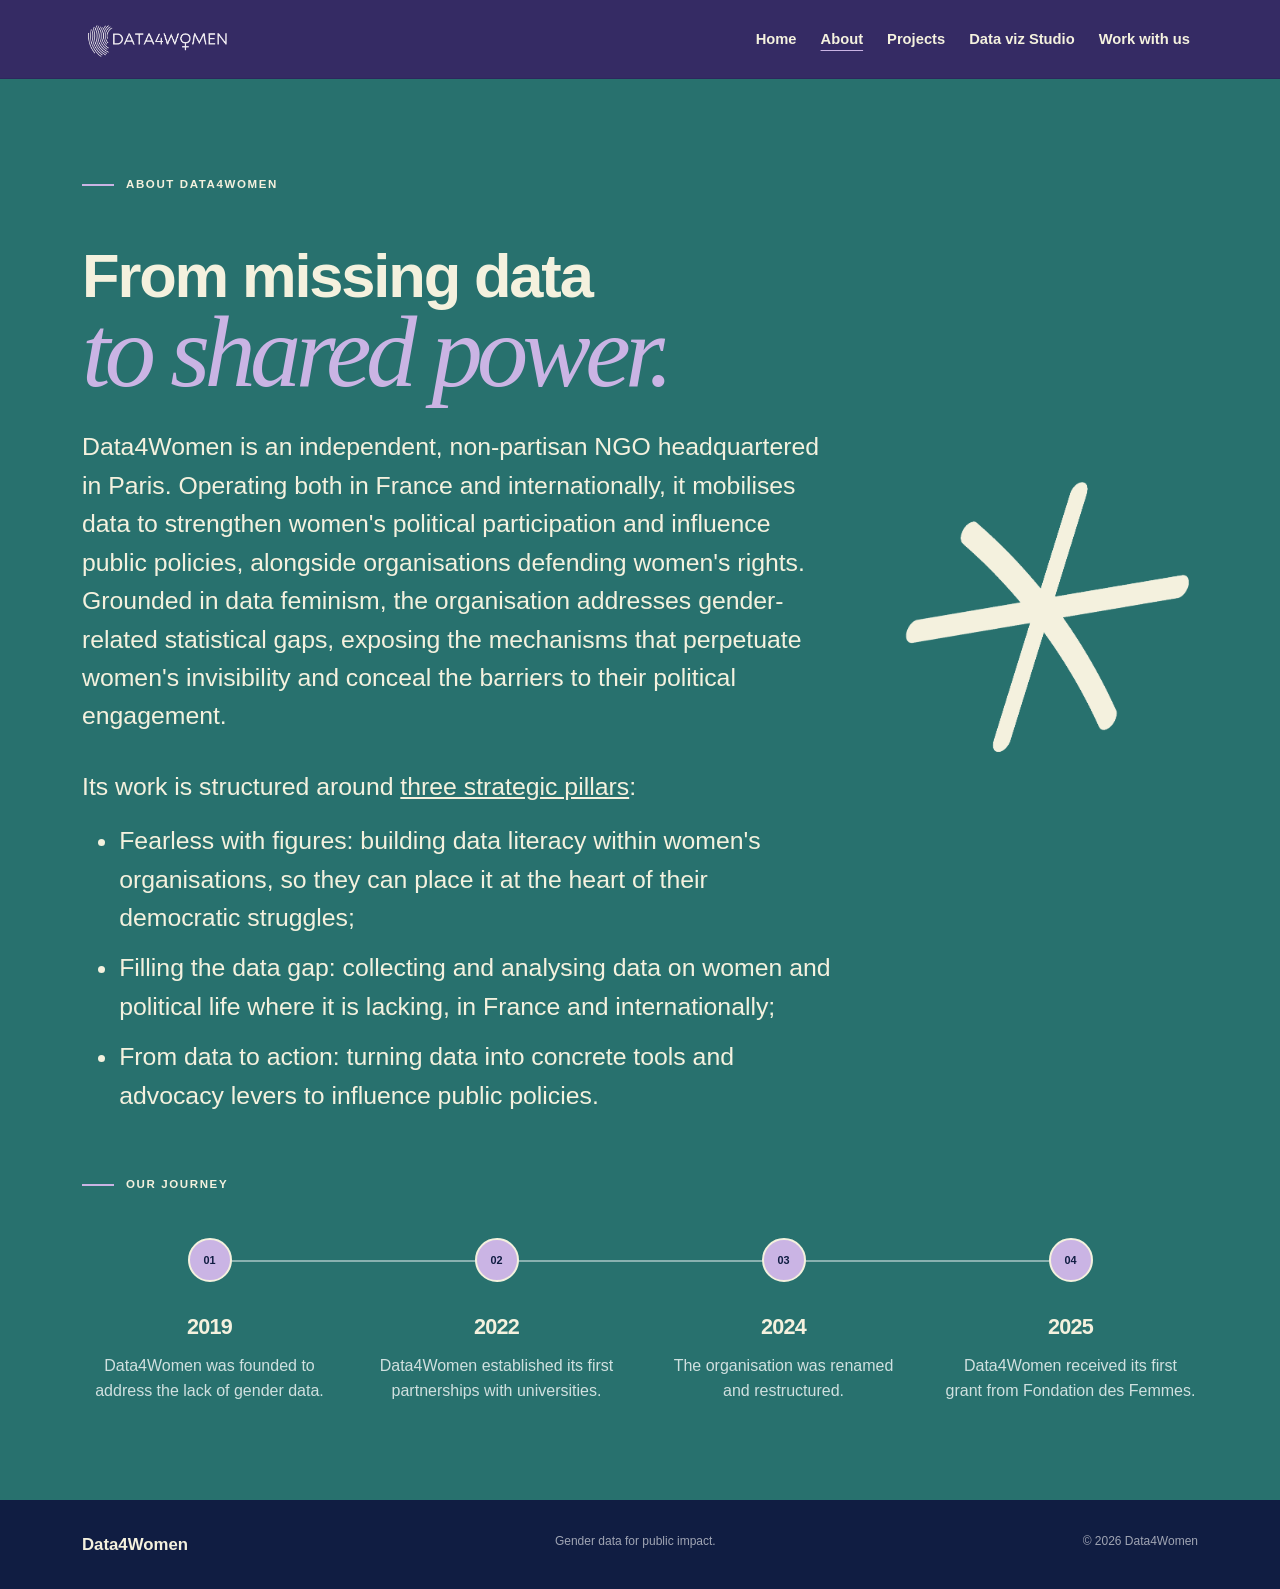
==== commit 3b26ea86: "changes in web 2" ====
--- a/about.html
+++ b/about.html
@@ -22,7 +22,7 @@
             <li class="nav-item"><a class="nav-link" href="index.html">Home</a></li>
             <li class="nav-item"><a class="nav-link active" aria-current="page" href="about.html">About</a></li>
             <li class="nav-item"><a class="nav-link" href="projects.html">Projects</a></li>
-            <li class="nav-item"><a class="nav-link" href="data-viz.html">Data Viz</a></li>
+            <li class="nav-item"><a class="nav-link" href="data-viz.html">Data viz Studio</a></li>
             <li class="nav-item"><a class="nav-link" href="https://www.linkedin.com/company/data4women" target="_blank" rel="noopener noreferrer">Work with us</a></li>
           </ul>
         </div>
--- a/style.css
+++ b/style.css
@@ -381,4 +381,12 @@
   *, *::before, *::after { scroll-behavior: auto !important; transition-duration: .01ms !important; }
 }
 
-.project-author-logo { display: block; width: 12rem; max-width: 100%; height: auto; }
+/* Offset the transparent inset so the visible logo aligns with metadata values. */
+.project-author-logo {
+  display: block;
+  width: 12rem;
+  max-width: 100%;
+  height: auto;
+  margin-top: -.625rem;
+  margin-left: -.375rem;
+}
